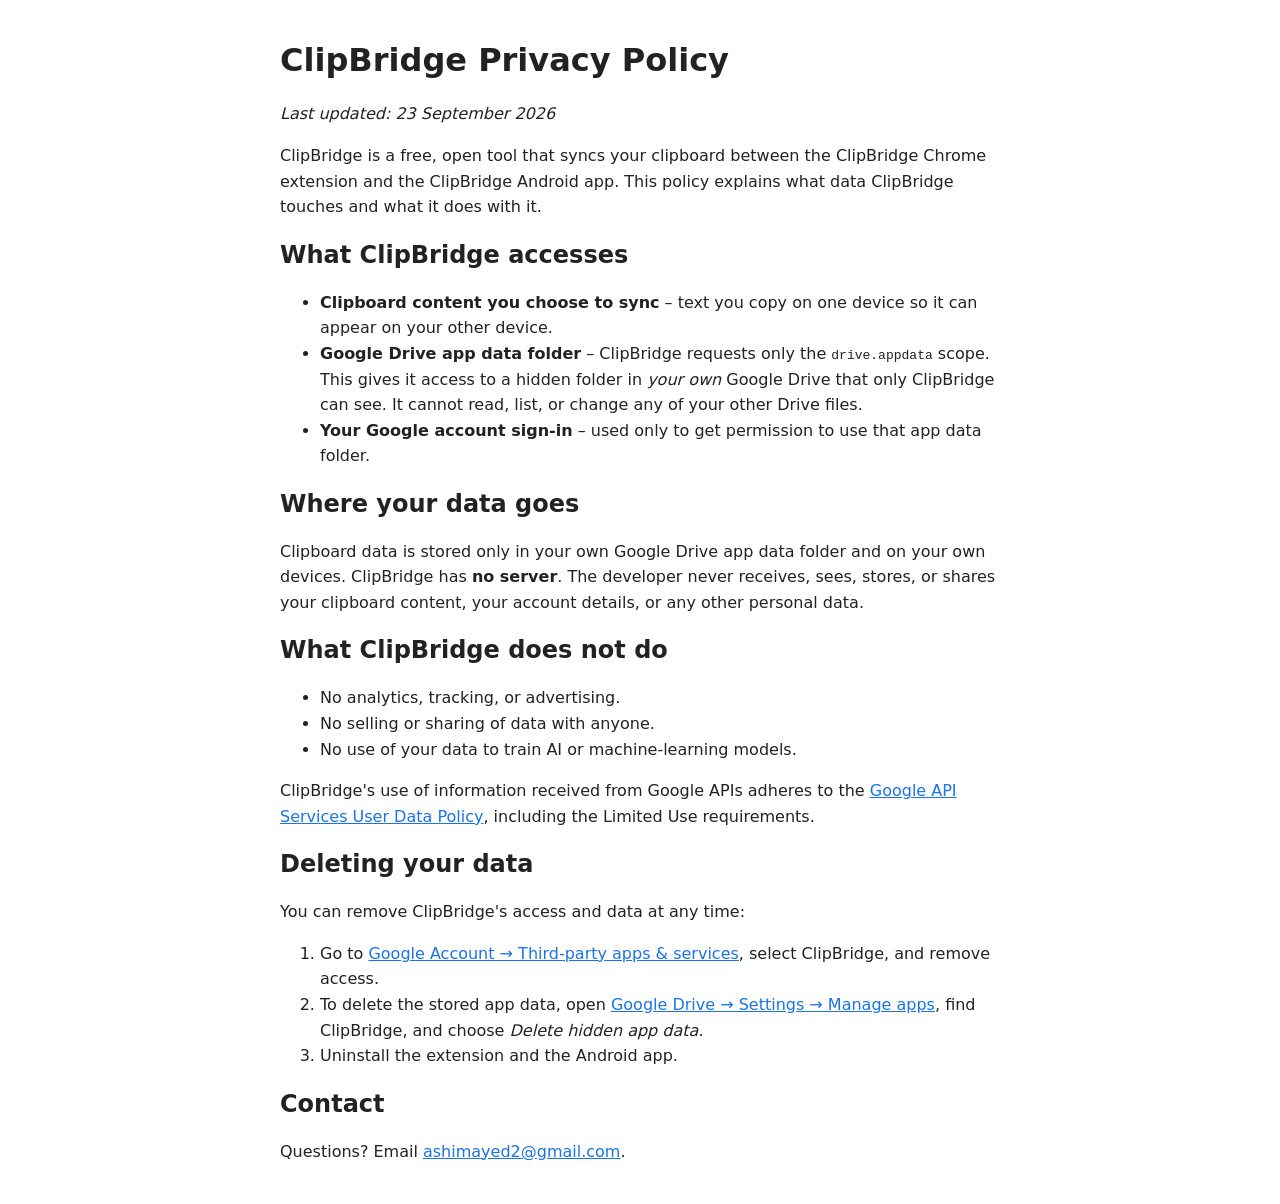
==== privacy.html @ 6d964e78 "Add files via upload" ====
<!DOCTYPE html>
<html lang="en">
<head>
<meta charset="utf-8">
<meta name="viewport" content="width=device-width, initial-scale=1">
<title>ClipBridge – Privacy Policy</title>
<style>
  body{font-family:system-ui,-apple-system,Segoe UI,Roboto,sans-serif;max-width:720px;margin:40px auto;padding:0 16px;line-height:1.6;color:#222;background:#fff}
  h1,h2{line-height:1.25} a{color:#1a73e8}
  @media (prefers-color-scheme:dark){body{background:#121212;color:#e6e6e6}a{color:#8ab4f8}}
</style>
</head>
<body>
<h1>ClipBridge Privacy Policy</h1>
<p><em>Last updated: 23 September 2026</em></p>

<p>ClipBridge is a free, open tool that syncs your clipboard between the ClipBridge Chrome extension and the ClipBridge Android app. This policy explains what data ClipBridge touches and what it does with it.</p>

<h2>What ClipBridge accesses</h2>
<ul>
  <li><strong>Clipboard content you choose to sync</strong> – text you copy on one device so it can appear on your other device.</li>
  <li><strong>Google Drive app data folder</strong> – ClipBridge requests only the <code>drive.appdata</code> scope. This gives it access to a hidden folder in <em>your own</em> Google Drive that only ClipBridge can see. It cannot read, list, or change any of your other Drive files.</li>
  <li><strong>Your Google account sign-in</strong> – used only to get permission to use that app data folder.</li>
</ul>

<h2>Where your data goes</h2>
<p>Clipboard data is stored only in your own Google Drive app data folder and on your own devices. ClipBridge has <strong>no server</strong>. The developer never receives, sees, stores, or shares your clipboard content, your account details, or any other personal data.</p>

<h2>What ClipBridge does not do</h2>
<ul>
  <li>No analytics, tracking, or advertising.</li>
  <li>No selling or sharing of data with anyone.</li>
  <li>No use of your data to train AI or machine-learning models.</li>
</ul>
<p>ClipBridge's use of information received from Google APIs adheres to the <a href="https://developers.google.com/terms/api-services-user-data-policy">Google API Services User Data Policy</a>, including the Limited Use requirements.</p>

<h2>Deleting your data</h2>
<p>You can remove ClipBridge's access and data at any time:</p>
<ol>
  <li>Go to <a href="https://myaccount.google.com/permissions">Google Account → Third-party apps &amp; services</a>, select ClipBridge, and remove access.</li>
  <li>To delete the stored app data, open <a href="https://drive.google.com/drive/settings">Google Drive → Settings → Manage apps</a>, find ClipBridge, and choose <em>Delete hidden app data</em>.</li>
  <li>Uninstall the extension and the Android app.</li>
</ol>

<h2>Contact</h2>
<p>Questions? Email <a href="mailto:ashimayed2@gmail.com">ashimayed2@gmail.com</a>.</p>
</body>
</html>
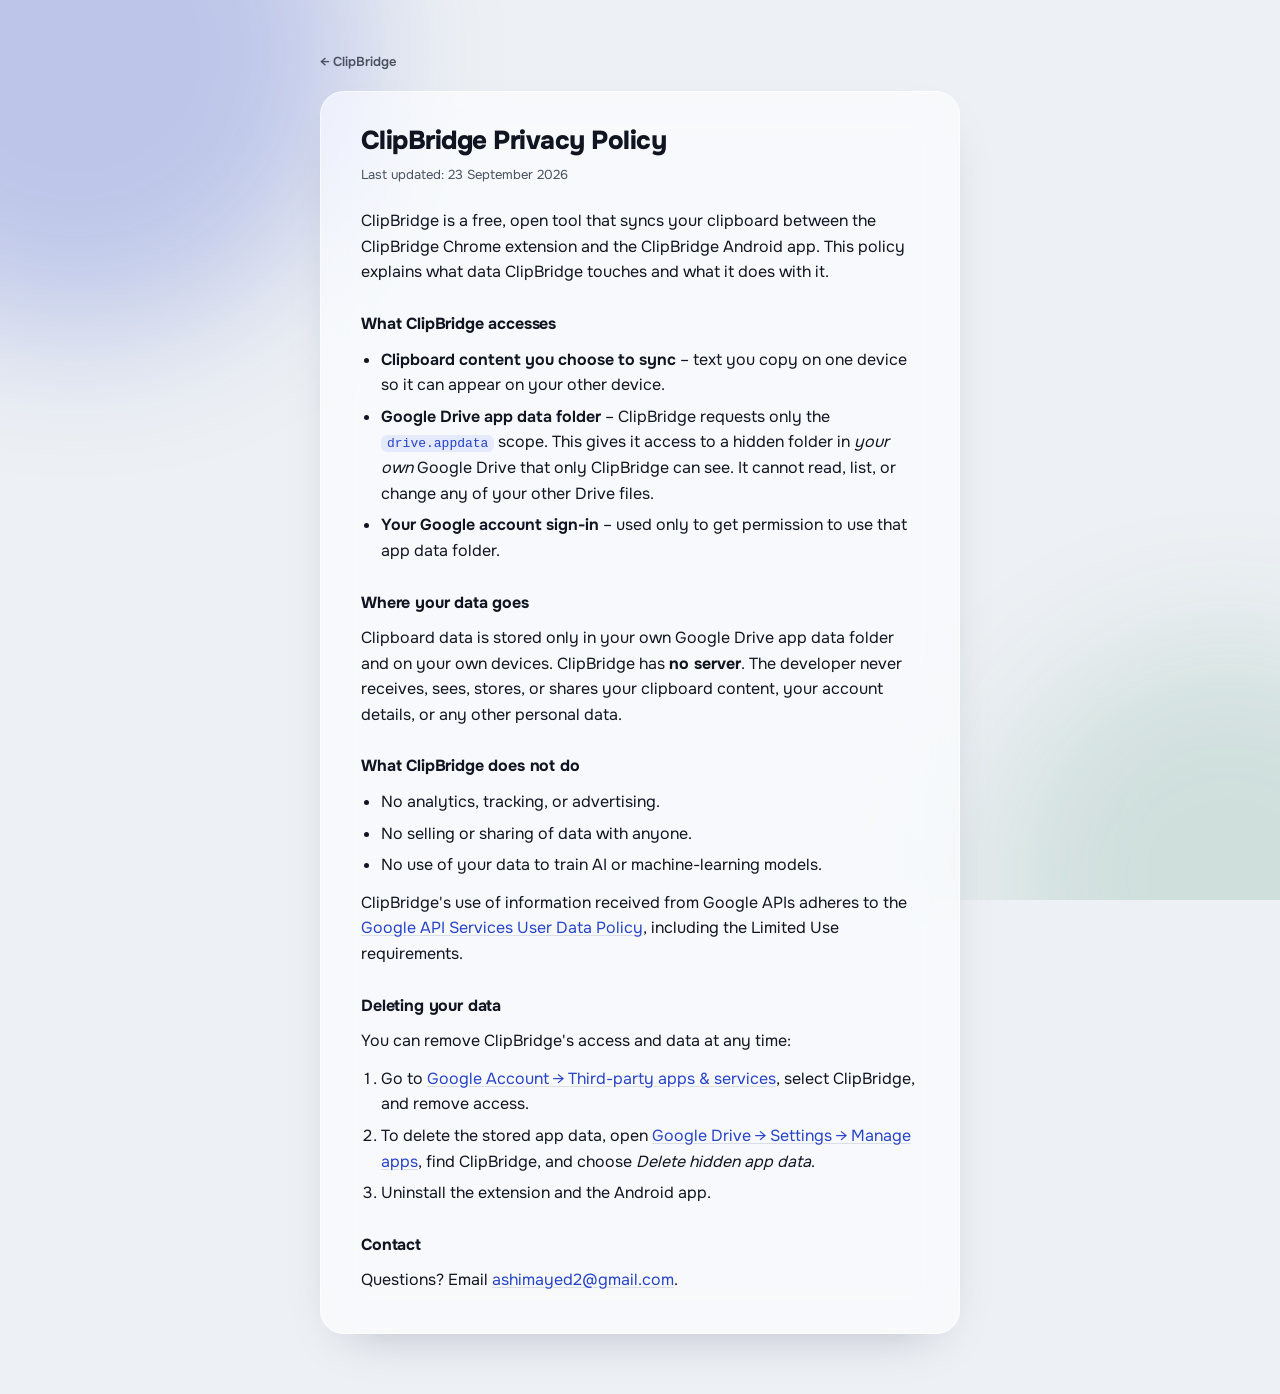
==== commit 54072037: "Add files via upload" ====
--- a/privacy.html
+++ b/privacy.html
@@ -4,45 +4,107 @@
 <meta charset="utf-8">
 <meta name="viewport" content="width=device-width, initial-scale=1">
 <title>ClipBridge – Privacy Policy</title>
+<link rel="icon" type="image/png" sizes="32x32" href="chrome-extension/icons/icon32.png">
+<link rel="icon" type="image/png" sizes="16x16" href="chrome-extension/icons/icon16.png">
+<meta name="theme-color" content="#2743C7">
 <style>
-  body{font-family:system-ui,-apple-system,Segoe UI,Roboto,sans-serif;max-width:720px;margin:40px auto;padding:0 16px;line-height:1.6;color:#222;background:#fff}
-  h1,h2{line-height:1.25} a{color:#1a73e8}
-  @media (prefers-color-scheme:dark){body{background:#121212;color:#e6e6e6}a{color:#8ab4f8}}
+  @font-face {
+    font-family: 'Onest';
+    src: url('chrome-extension/fonts/Onest.ttf') format('truetype');
+    font-weight: 100 900;
+    font-display: swap;
+  }
+  :root {
+    --ground: #EDF0F4; --ink: #111521; --ink2: #4A5261; --line: #D9DEE7; --cobalt: #2743C7; --tint: #E4E9FB;
+    --glass: rgba(255,255,255,.62); --glass-line: rgba(255,255,255,.55);
+    --blob-a: rgba(39,67,199,.24); --blob-b: rgba(23,122,82,.14);
+  }
+  @media (prefers-color-scheme: dark) {
+    :root {
+      --ground: #0F131B; --ink: #E8ECF3; --ink2: #A3ADBD; --line: #2A3242; --cobalt: #8FA4FF; --tint: #222C4F;
+      --glass: rgba(24,30,41,.6); --glass-line: rgba(255,255,255,.08);
+      --blob-a: rgba(143,164,255,.16); --blob-b: rgba(92,203,152,.10);
+    }
+  }
+  * { box-sizing: border-box; }
+  html, body { margin: 0; }
+  body {
+    background: var(--ground); color: var(--ink); font-family: 'Onest', system-ui, -apple-system, 'Segoe UI', sans-serif;
+    line-height: 1.6; min-height: 100vh; -webkit-font-smoothing: antialiased; overflow-x: hidden;
+  }
+  .blobs { position: fixed; inset: 0; z-index: -1; overflow: hidden; }
+  .blob { position: absolute; border-radius: 50%; filter: blur(70px); }
+  .blob.one { width: 44vmax; height: 44vmax; left: -16vmax; top: -18vmax; background: var(--blob-a); }
+  .blob.two { width: 36vmax; height: 36vmax; right: -14vmax; bottom: -16vmax; background: var(--blob-b); }
+
+  main { max-width: 680px; margin: 0 auto; padding: 48px 20px 60px; }
+  .back { display: inline-flex; align-items: center; gap: 6px; font-size: 13px; font-weight: 600; color: var(--ink2); text-decoration: none; margin-bottom: 18px; }
+  .back:hover { color: var(--cobalt); }
+
+  .glass {
+    background: var(--glass); border: 1px solid var(--glass-line);
+    backdrop-filter: blur(22px) saturate(160%); -webkit-backdrop-filter: blur(22px) saturate(160%);
+    border-radius: 24px; padding: 28px clamp(20px, 5vw, 40px);
+    box-shadow: 0 20px 50px -30px rgba(20,30,70,.35);
+  }
+
+  h1 { margin: 0 0 4px; font-size: 26px; font-weight: 800; letter-spacing: -0.02em; }
+  .updated { margin: 0 0 22px; font-size: 13px; color: var(--ink2); }
+  h2 { margin: 26px 0 10px; font-size: 16px; font-weight: 700; letter-spacing: -0.01em; }
+  p { margin: 0 0 12px; color: var(--ink); }
+  ul, ol { margin: 0 0 12px; padding-left: 20px; }
+  li { margin-bottom: 6px; }
+  li strong { font-weight: 650; }
+  code { background: var(--tint); color: var(--cobalt); padding: 1px 6px; border-radius: 6px; font-size: 13px; }
+  a { color: var(--cobalt); text-decoration: underline; text-decoration-color: var(--line); text-underline-offset: 2px; }
+  a:hover { text-decoration-color: currentColor; }
 </style>
 </head>
 <body>
-<h1>ClipBridge Privacy Policy</h1>
-<p><em>Last updated: 23 September 2026</em></p>
 
-<p>ClipBridge is a free, open tool that syncs your clipboard between the ClipBridge Chrome extension and the ClipBridge Android app. This policy explains what data ClipBridge touches and what it does with it.</p>
+<div class="blobs" aria-hidden="true">
+  <div class="blob one"></div>
+  <div class="blob two"></div>
+</div>
 
-<h2>What ClipBridge accesses</h2>
-<ul>
-  <li><strong>Clipboard content you choose to sync</strong> – text you copy on one device so it can appear on your other device.</li>
-  <li><strong>Google Drive app data folder</strong> – ClipBridge requests only the <code>drive.appdata</code> scope. This gives it access to a hidden folder in <em>your own</em> Google Drive that only ClipBridge can see. It cannot read, list, or change any of your other Drive files.</li>
-  <li><strong>Your Google account sign-in</strong> – used only to get permission to use that app data folder.</li>
-</ul>
+<main>
+  <a class="back" href="index.html">← ClipBridge</a>
+  <div class="glass">
+    <h1>ClipBridge Privacy Policy</h1>
+    <p class="updated">Last updated: 23 September 2026</p>
 
-<h2>Where your data goes</h2>
-<p>Clipboard data is stored only in your own Google Drive app data folder and on your own devices. ClipBridge has <strong>no server</strong>. The developer never receives, sees, stores, or shares your clipboard content, your account details, or any other personal data.</p>
+    <p>ClipBridge is a free, open tool that syncs your clipboard between the ClipBridge Chrome extension and the ClipBridge Android app. This policy explains what data ClipBridge touches and what it does with it.</p>
 
-<h2>What ClipBridge does not do</h2>
-<ul>
-  <li>No analytics, tracking, or advertising.</li>
-  <li>No selling or sharing of data with anyone.</li>
-  <li>No use of your data to train AI or machine-learning models.</li>
-</ul>
-<p>ClipBridge's use of information received from Google APIs adheres to the <a href="https://developers.google.com/terms/api-services-user-data-policy">Google API Services User Data Policy</a>, including the Limited Use requirements.</p>
+    <h2>What ClipBridge accesses</h2>
+    <ul>
+      <li><strong>Clipboard content you choose to sync</strong> – text you copy on one device so it can appear on your other device.</li>
+      <li><strong>Google Drive app data folder</strong> – ClipBridge requests only the <code>drive.appdata</code> scope. This gives it access to a hidden folder in <em>your own</em> Google Drive that only ClipBridge can see. It cannot read, list, or change any of your other Drive files.</li>
+      <li><strong>Your Google account sign-in</strong> – used only to get permission to use that app data folder.</li>
+    </ul>
 
-<h2>Deleting your data</h2>
-<p>You can remove ClipBridge's access and data at any time:</p>
-<ol>
-  <li>Go to <a href="https://myaccount.google.com/permissions">Google Account → Third-party apps &amp; services</a>, select ClipBridge, and remove access.</li>
-  <li>To delete the stored app data, open <a href="https://drive.google.com/drive/settings">Google Drive → Settings → Manage apps</a>, find ClipBridge, and choose <em>Delete hidden app data</em>.</li>
-  <li>Uninstall the extension and the Android app.</li>
-</ol>
+    <h2>Where your data goes</h2>
+    <p>Clipboard data is stored only in your own Google Drive app data folder and on your own devices. ClipBridge has <strong>no server</strong>. The developer never receives, sees, stores, or shares your clipboard content, your account details, or any other personal data.</p>
 
-<h2>Contact</h2>
-<p>Questions? Email <a href="mailto:ashimayed2@gmail.com">ashimayed2@gmail.com</a>.</p>
+    <h2>What ClipBridge does not do</h2>
+    <ul>
+      <li>No analytics, tracking, or advertising.</li>
+      <li>No selling or sharing of data with anyone.</li>
+      <li>No use of your data to train AI or machine-learning models.</li>
+    </ul>
+    <p>ClipBridge's use of information received from Google APIs adheres to the <a href="https://developers.google.com/terms/api-services-user-data-policy">Google API Services User Data Policy</a>, including the Limited Use requirements.</p>
+
+    <h2>Deleting your data</h2>
+    <p>You can remove ClipBridge's access and data at any time:</p>
+    <ol>
+      <li>Go to <a href="https://myaccount.google.com/permissions">Google Account → Third-party apps &amp; services</a>, select ClipBridge, and remove access.</li>
+      <li>To delete the stored app data, open <a href="https://drive.google.com/drive/settings">Google Drive → Settings → Manage apps</a>, find ClipBridge, and choose <em>Delete hidden app data</em>.</li>
+      <li>Uninstall the extension and the Android app.</li>
+    </ol>
+
+    <h2>Contact</h2>
+    <p>Questions? Email <a href="mailto:ashimayed2@gmail.com">ashimayed2@gmail.com</a>.</p>
+  </div>
+</main>
+
 </body>
 </html>
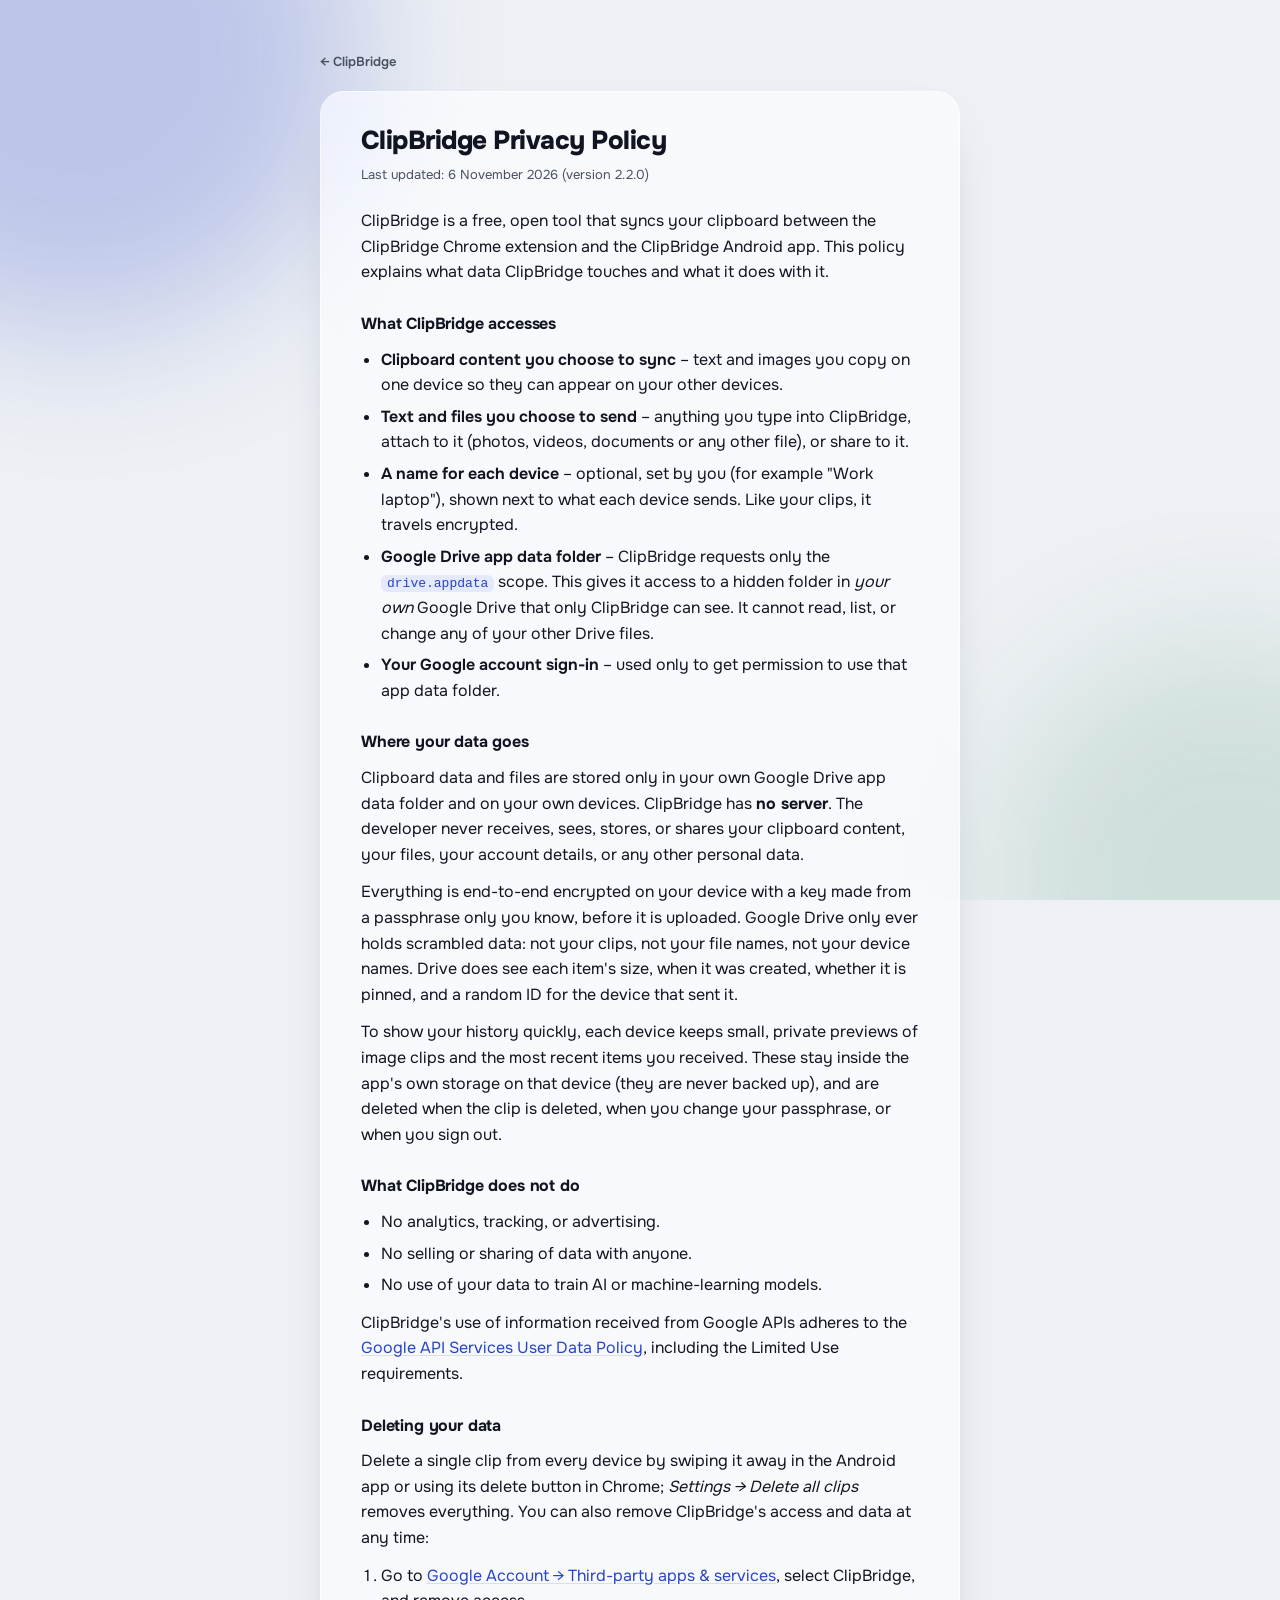
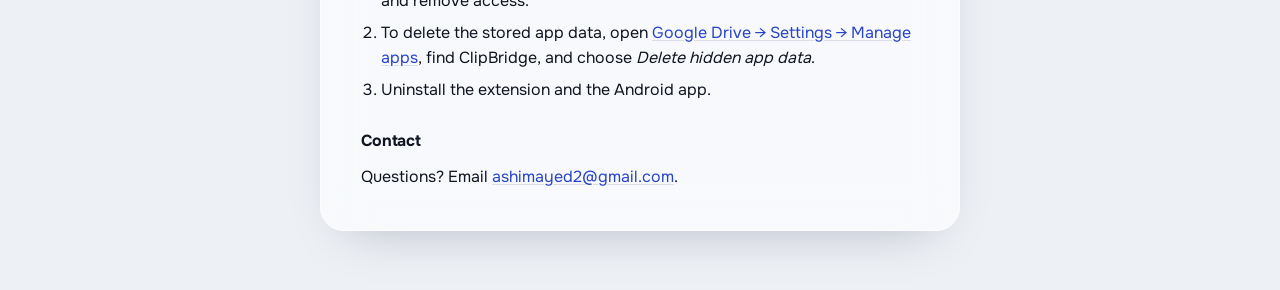
==== commit 9eab44a3: "One version everywhere, hardened CI, reproducible release zip, docs - VERSION is the single source; " ====
--- a/privacy.html
+++ b/privacy.html
@@ -71,19 +71,23 @@
   <a class="back" href="index.html">← ClipBridge</a>
   <div class="glass">
     <h1>ClipBridge Privacy Policy</h1>
-    <p class="updated">Last updated: 23 September 2026</p>
+    <p class="updated">Last updated: 6 November 2026 (version <!-- version -->2.2.0<!-- /version -->)</p>
 
     <p>ClipBridge is a free, open tool that syncs your clipboard between the ClipBridge Chrome extension and the ClipBridge Android app. This policy explains what data ClipBridge touches and what it does with it.</p>
 
     <h2>What ClipBridge accesses</h2>
     <ul>
-      <li><strong>Clipboard content you choose to sync</strong> – text you copy on one device so it can appear on your other device.</li>
+      <li><strong>Clipboard content you choose to sync</strong> – text and images you copy on one device so they can appear on your other devices.</li>
+      <li><strong>Text and files you choose to send</strong> – anything you type into ClipBridge, attach to it (photos, videos, documents or any other file), or share to it.</li>
+      <li><strong>A name for each device</strong> – optional, set by you (for example "Work laptop"), shown next to what each device sends. Like your clips, it travels encrypted.</li>
       <li><strong>Google Drive app data folder</strong> – ClipBridge requests only the <code>drive.appdata</code> scope. This gives it access to a hidden folder in <em>your own</em> Google Drive that only ClipBridge can see. It cannot read, list, or change any of your other Drive files.</li>
       <li><strong>Your Google account sign-in</strong> – used only to get permission to use that app data folder.</li>
     </ul>
 
     <h2>Where your data goes</h2>
-    <p>Clipboard data is stored only in your own Google Drive app data folder and on your own devices. ClipBridge has <strong>no server</strong>. The developer never receives, sees, stores, or shares your clipboard content, your account details, or any other personal data.</p>
+    <p>Clipboard data and files are stored only in your own Google Drive app data folder and on your own devices. ClipBridge has <strong>no server</strong>. The developer never receives, sees, stores, or shares your clipboard content, your files, your account details, or any other personal data.</p>
+    <p>Everything is end-to-end encrypted on your device with a key made from a passphrase only you know, before it is uploaded. Google Drive only ever holds scrambled data: not your clips, not your file names, not your device names. Drive does see each item's size, when it was created, whether it is pinned, and a random ID for the device that sent it.</p>
+    <p>To show your history quickly, each device keeps small, private previews of image clips and the most recent items you received. These stay inside the app's own storage on that device (they are never backed up), and are deleted when the clip is deleted, when you change your passphrase, or when you sign out.</p>
 
     <h2>What ClipBridge does not do</h2>
     <ul>
@@ -94,7 +98,7 @@
     <p>ClipBridge's use of information received from Google APIs adheres to the <a href="https://developers.google.com/terms/api-services-user-data-policy">Google API Services User Data Policy</a>, including the Limited Use requirements.</p>
 
     <h2>Deleting your data</h2>
-    <p>You can remove ClipBridge's access and data at any time:</p>
+    <p>Delete a single clip from every device by swiping it away in the Android app or using its delete button in Chrome; <em>Settings → Delete all clips</em> removes everything. You can also remove ClipBridge's access and data at any time:</p>
     <ol>
       <li>Go to <a href="https://myaccount.google.com/permissions">Google Account → Third-party apps &amp; services</a>, select ClipBridge, and remove access.</li>
       <li>To delete the stored app data, open <a href="https://drive.google.com/drive/settings">Google Drive → Settings → Manage apps</a>, find ClipBridge, and choose <em>Delete hidden app data</em>.</li>
